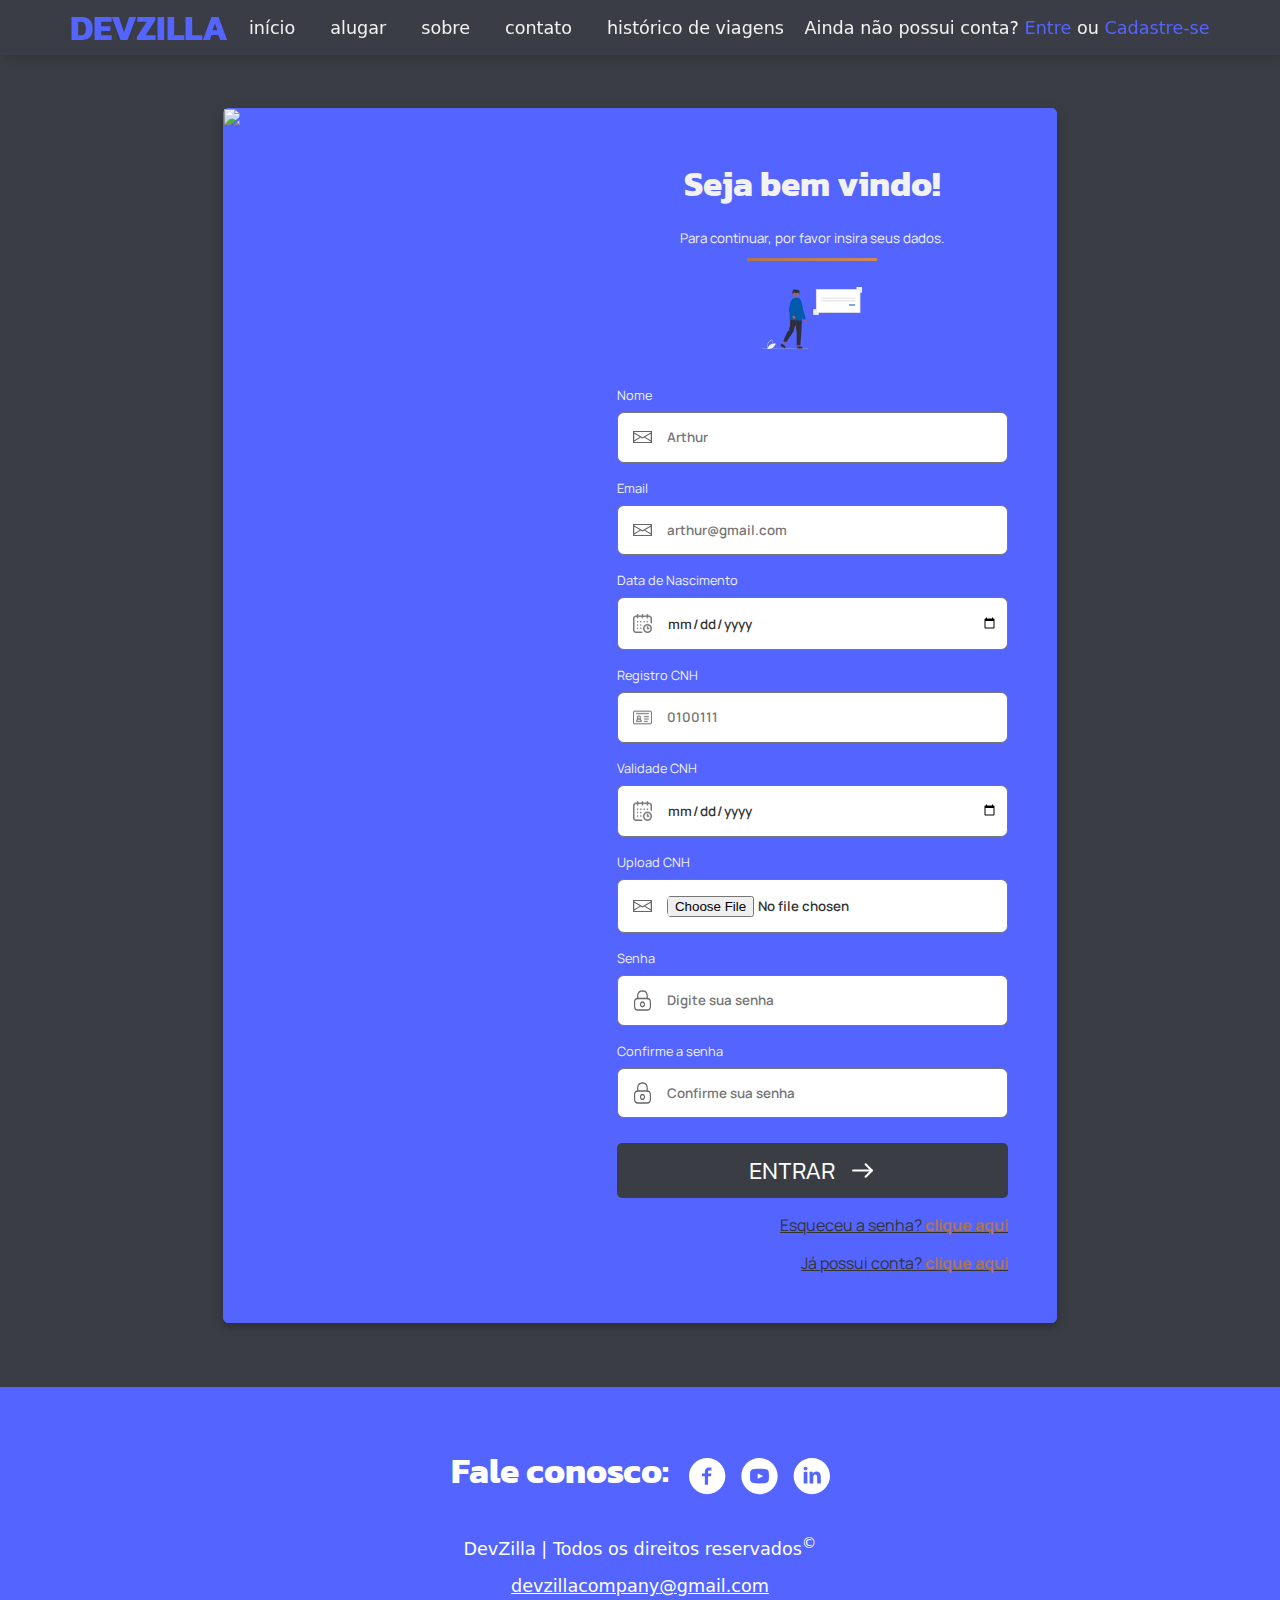
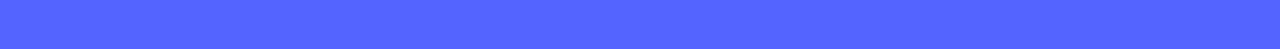
==== Front/cadastro.html @ 00caa7ac "Pag cadastro e login" ====
<!DOCTYPE html>
<html lang="pt-br">

<head>
    <meta charset="UTF-8">
    <meta http-equiv="X-UA-Compatible" content="IE=edge">
    <meta name="viewport" content="width=device-width, initial-scale=1.0">
    <link rel="stylesheet" type="text/css" href="css/header_footer.css">
    <link rel="stylesheet" type="text/css" href="css/main.css">
    <link rel="stylesheet" type="text/css" href="css/historico.css">
    <link rel="stylesheet" type="text/css" href="css/login_cadastro.css">
    <title>Document</title>
</head>

<body>
    <header>
        <h1 class="logo">DEVZILLA</h1>

        <nav class="row btns_menu">

            <input type="checkbox" id="menu" />
            <div class="hamburguer">

                <button class="btn btn_menu">
                    <!-- não tem como estilizar um botao só quando ele ta pressionado ou nao no css puro, o checkbox 
                        é uma "gambiarra" que permite estilizar mostrando o menu se estiver clicado e escondendo se não tiver -->

                    <label for="menu">
                        <span></span>
                        <span></span>
                        <span></span>
                    </label>
                </button>

            </div>

            <ul>
                <li><a href="index.html">início</a></li>
                <li><a href="#">alugar</a></li>
                <li><a href="index.html#sobre">sobre</a></li>
                <li><a href="index.html#contato">contato</a></li>
                <li><a href="historico.html">histórico de viagens</a></li>
            </ul>
        </nav>

        <section>
            <h3 class="bemvindo_h3">Bem vindo!</h3>
            <p>Ainda não possui conta? <a href="login.html">Entre</a> ou <a href="cadastro.html">Cadastre-se</a></p>
        </section>
    </header>

    <main class="login">
        <section class="container container_form">
            <div class="wrap_form">
                <img src="./img/background_login.svg">
                <form>
                    <h2>Seja bem vindo!</h2>
                    <small>Para continuar, por favor insira seus dados.</small>

                    <img src="./img/cadastro_img.svg">

                    <label for="nome">Nome</label>
                    <div class="wrap_input">
                        <img src="./img/icons/icon_envelope.svg">
                        <input type="text" placeholder="Arthur" id="nome">
                    </div>

                    <label for="email">Email</label>
                    <div class="wrap_input">
                        <img src="./img/icons/icon_envelope.svg">
                        <input type="email" placeholder="arthur@gmail.com" id="email">
                    </div>

                    <label for="dtNasc">Data de Nascimento</label>
                    <div class="wrap_input">
                        <img src="./img/icons/icon_calendar.svg">
                        <input type="date" placeholder="21/12/2003" id="dtNasc">
                    </div>

                    <label for="regisCNH">Registro CNH</label>
                    <div class="wrap_input">
                        <img src="./img/icons/icon_driverliscence.svg">
                        <input type="text" placeholder="0100111" id="regisCNH">
                    </div>

                    <label for="validCNH">Validade CNH</label>
                    <div class="wrap_input">
                        <img src="./img/icons/icon_calendar.svg">
                        <input type="date" placeholder="01/01/2024" id="validCNH">
                    </div>

                    <label for="uploadCNH">Upload CNH</label>
                    <div class="wrap_input">
                        <img src="./img/icons/icon_envelope.svg">
                        <input type="file" placeholder="01/01/2024" id="uploadCNH">
                    </div>
                    
                    <label for="senha">Senha</label>
                    <div class="wrap_input">
                        <img src="./img/icons/icon_lock.svg"">
                        <input type="password" placeholder="Digite sua senha" id="senha">
                    </div>
                    
                    <label for="Confirmsenha">Confirme a senha</label>
                    <div class="wrap_input">
                        <img src="./img/icons/icon_lock.svg"">
                        <input type="password" placeholder="Confirme sua senha" id="Confirmsenha">
                    </div>

                    <a href="#" class="btn btn_primary arrow">Entrar</a>

                    <a class="outros_links" href="#">Esqueceu a senha? <strong>clique aqui</strong></a>
                    <a class="outros_links" href="login.html">Já possui conta? <strong>clique aqui</strong></a>
                    
                </form>
            </div>
        </section>
    </main>


    <footer style="background-color: #5465FF;">
        <div class="row">
            <h2>Fale conosco:</h2>
            <ul class="social_media">
                <li><a href="#"><img src="img/icons/icon_fb.svg"></a></li>
                <li><a href="https://www.youtube.com/channel/UC4sgDWUic84nLQgW5AKZtiw" target="_blank"><img
                            src="img/icons/icon_yt.svg"></a></li>
                <li><a href="#"><img src="img/icons/icon_linkedin.svg"></a></li>
            </ul>
        </div>

        <p>DevZilla | Todos os direitos reservados<sup>©</sup></p>
        <a href="mailto:devzillacompany@gmail.com">devzillacompany@gmail.com</a>
    </footer>
    <script>
        document.querySelector(".bemvindo_h3").style.display = "none";
        document.querySelector("header").style.padding = "0 4em";
        document.querySelector(".logo").style.margin = "0";
    </script>
</body>

</html>
---- Front/css/header_footer.css ----
header, footer{ padding: 3em; font: 110% system-ui; }

header{ 
    position: fixed;
    width: 100vw;
    box-sizing: border-box;
    background: rgba(59, 61, 69, 0.8);
    box-shadow: 4px 0px 10px rgba(0, 0, 0, 0.25);
    z-index: 99999;
    transition: 0.2s;
    display: flex;
    justify-content: space-between;
    padding: 2em 4em;
    align-items: center;
}

nav ul{
    display: flex;
    gap: 30px;
}

nav ul li{
    list-style: none;
}

nav a{
    color: #F2F2F2;
    text-decoration: none;
}

header section{
    text-align: end;
}

header section a{
    color: #5465FF;
    text-decoration: none;
}

header section h3{
    font-family: 'Manrope';
    margin: 0;
}

.logo{
    color: #5465FF;
}

.row{
    display: flex;
    justify-content: space-between;
    flex-wrap: wrap;
}

header ul, footer ul{
    display: flex;
    justify-content: space-between;
    padding: 0;
    gap: 35px;
    transition: 0.25s ease-in-out;
}

ul li { list-style: none; }

header ul li a, footer ul li a{
    text-decoration: none;
    position: relative;
}

ul li a:not(.active):hover{ font-weight: 600; }

/* esse item é o "risquinho" que fica depois do link quando passa o mouse em cima */
header ul li a::before{
    content: "";
    position: absolute;
    display: block;
    width: 100%;
    height: 2.5px;
    bottom: -5px;
    left: 0;
    /* background: linear-gradient(90deg, #005BAA -8.15%, rgba(0, 91, 170, 0.984375) -8.14%, #042B4D 110.27%); */
    background: #5465FF;
    transform: scaleX(0);
    transition: transform 0.3s ease;
}

footer ul li a::before{ background: #fff; }

ul li a:hover::before, ul li a.active::before{
    transform: scaleX(1);
}

a.active{
    background: #5465FF;
    font-weight: 800;
}

header .btn{
    background: #5465FF;
    width: 20%;
    border-radius: 0;
    height: 38px;
    position: relative;
    top: -2px;
    right: -2px;
    transition: .3s;
    margin: 0;
    cursor: pointer;
    border-style: none;
}

.btn:hover{ opacity: .8; }

/* O ÍCONE DO MENU HAMBURGUER VAI FICAR ESCONDIDO EM TELAS MAIORES */
.btn-menu, .hamburguer{ display: none; }

#menu{
    position: absolute;
    opacity: 0;
}

.hamburguer label{
    cursor: pointer;
    position: relative;
    display: block;
    height: 30px;
    width: 40px;
}

.hamburguer label span{
    position: absolute;
    display: block;
    height: 5px;
    width: 100%;
    border-radius: 30px;
    background: #fff;
    transition: 0.25s ease-in-out;
  }

.hamburguer label span:nth-child(1){ top: 0; }
  
.hamburguer label span:nth-child(2){ top: 12.5px; }
  
.hamburguer label span:nth-child(3){ bottom: 0; }

#menu:checked + .hamburguer button label span:nth-child(1){
    transform: rotate(45deg);
    top: 12px;
}

#menu:checked + .hamburguer button label span:nth-child(2){ opacity: 0; }
  
#menu:checked + .hamburguer button label span:nth-child(3){
    transform: rotate(-45deg);
    top: 12px;
}

footer{
    background: #3B3D45;
    color: #fff !important;
    text-align: center;
}

/* main{ padding-top: 250px; } */

footer a, footer h2{ color: #fff; }

footer .row{
    justify-content: center;
    align-items: center;
    gap:20px;
}

.social_media{ gap: 15px; }

footer p{ 
    text-align: center; 
    color: #fff;
}

/* Medium devices (landscape tablets, 768px and up) */
@media screen and (max-width: 992px) {
    header ul{ display: none; }
    header section{ display: none; }

    header .btn img, .hamburguer span{
        width: 35px;
        height: 35px;
    }

    header .btn{
        width: 70px;
        padding: 7px;
        height: 70px;
        display: flex;
        justify-content: center;
        align-items: center;
    }
    
    header .row:not(.btns_menu){
        justify-content: center;
        align-items: center;
        height: fit-content;
    }

    .logo{
        font-size: 80px;
        line-height: 112.61px;
        margin: 0;
    }

    header{
        flex-direction: column;
        background: rgba(59, 61, 69, .97);
    }

    nav.row.btns_menu {
        align-self: baseline;
        width: 100%;
    }

    /* header, footer{ padding: 2rem; } */

    .hamburguer{ 
        display: block;
        margin-left: auto;
    }

    #menu:checked ~ ul{
        display: flex !important;
        flex-direction: column;
        justify-content: center;
        align-items: center;
        margin-top: -50px;
        gap: 10px;
        width: 100%;
    }

    header ul li{
        width: 100%;
        text-align: center;
    }

    header ul li a{
        font-size: 2em;
    }
}

/* Small devices (portrait tablets and large phones, 600px and up) */
@media screen and (max-width: 768px) {
    footer .row{
        justify-content: center;
    }
}

/* Extra small devices (phones, 600px and down) */
@media screen and (max-width: 600px) {
    .logo {
        font-size: 65px;
    }

    header, footer{
        padding: 2rem;
    }

    header ul li a {
        font-size: 1.5em;
    }

    header .btn {
        width: 50px;
        height: 50px;
    }

    .hamburguer label{
        height: 20px;
        width: 30px;
    }

    .hamburguer label span:nth-child(2) {
        top: 7.4px;
    }

    #menu:checked + .hamburguer button label span{
        top: 8px !important;
    }
}
---- Front/css/main.css ----
@import url('https://fonts.googleapis.com/css?family=Manrope:300,400,500i,600,700,900,900i&display=swap');
@import url('https://fonts.googleapis.com/css?family=Kanit:300,400,500i,600,700,800,900,900i&display=swap');

body{
    background: #3B3D45;
    margin: 0;
    font-family: 'Manrope';
    color: #F2F2F2;
}

h1, h2, h3{
    font-family: 'Kanit';
}

#bg_banner{
    background-image: url('../img/banner.png') ;
    min-height: 700px;
    background-attachment: fixed;
    background-position: center;
    background-repeat: no-repeat;
    background-size: cover;
    height: 100vh;
    width: 100%;
    display: flex;
    align-items: center;
    justify-content: center;
    flex-direction: column;
}

#banner{
    position: relative;
}

#mask_banner{
    height: 100%;
    position: absolute;
    background: rgba(63, 61, 86, 0.55);
    width: 100%;
    top: 0;
}

#bg_banner *{
    z-index: 3;
}

#bg_banner h1{
    text-shadow: 0px 4px 4px rgba(0, 0, 0, 0.445);
    font-size: 48px;
    line-height: 75px;
    text-align: center;
    padding: 4em 6em;
    padding-bottom: 0;
}

.btn{
    text-decoration: none;
    font-family: 'Kanit';
    font-weight: 700;
    font-size: 1.5em;
    display: inline-block;
    margin: auto;
    padding: 5px 40px;
    text-transform: uppercase;
}

.btn, a{
    transition: .4s;
}

.btn_border{
    color: #f2f2f2;
    border: solid 2px #f2f2f2;
    background: transparent;
}

.border_black{
    border: solid 3px #3B3D45;
    color: #3B3D45;
}

.btn_purple{
    background-color: #5465FF;
    color: #f2f2f2;
    border-style: none;
}

#aluguel .btn_purple{
    font-size: 1em;
}

#banner .btn{
    padding: 5px 90px;
}

.btn_border:hover{
    background: #f2f2f2;
    color: #000;
    color: rgba(0, 0, 0, 0.5);
}

.border_black:hover{
    background: #3B3D45;
    color: #F2F2F2;
    opacity: 1;
}

#banner .btn{
    margin-bottom: 6em;
}

.container{
    padding: 4em;
}

#sobre .column:nth-child(2){
    width: 60%;
}

.column {
    display: flex;
    flex-direction: column;
}

#sobre img{
    margin-bottom: 3em;
}

#sobre h1{
    font-size: 46px;
    line-height: 69px;
    margin: 0;
}

#sobre h1::before{
    content: '';
    height: 45px;
    width: 5px;
    background-color: #5465FF;
    display: inline-block;
    position: relative;
    bottom: -12px;
    margin-right: .3em;
    border-radius: 5px 0 0 5px;
}

#sobre p{
    font-size: 1.2em;
}

.container .row{
    align-items: center;
}

.card{
    width: 25%;
    text-align: center;
    padding: 2em;
    height: 100%;
}

#pratico{ border: solid 4px #71B340; }

#sustentavel{ border: solid 4px #FFFA01; }

#moderno{ border: solid 4px #009DDC; }

.card p{
    height: 5em;
}

#cards small{
    margin-top: 1em;
    width: 100%;
}

.line_after{
    font-size: 47px;
    text-align: center;
}

.line_after::after{
    display: block;
    content: '';
    background: #5465FF;
    height: 7px;
    width: 25%;
    margin: .5em auto;
}

#aluguel{
    text-align: center;
}

#aluguel p{
    margin-top: 4em;
}

input, textarea{
    outline: none;
    padding: .5em 1em;
    border-radius: 8px;
    margin: 1em 0;
    font-family: 'Manrope';
    font-weight: 600;
    color: #333;
    resize: none;
    border: solid 1px #3B3D45;
    box-sizing: border-box;
}

#aluguel input{
    width: 60%;
}

#aluguel img{
    margin: 2em 0;
}

#contato {
    background-image: url('../img/wave.svg');
    background-size: cover;
    display: flex;
    align-items: center;
    justify-content: center;
    padding-top: 15em;
}

#contato form{
    width: 50%;
}

#contato form input, #contato form textarea{
    width: 100%;
}

label{
    display: block;
}

#contato .line_after::after{
    background-color: #3B3D45;
}

.btn_black{
    background: #3B3D45;
    color: #F2F2F2;
    border: solid 3px #3B3D45;
}

.btn_black:hover{
    border: solid 3px #3B3D45;
    background: #f2f2f2;
    color: #3B3D45;
}

#contato .btn{
    margin-top: 1em;
}

@media screen and (max-width: 1300px) {
    #aluguel img{
        width: 100%;
    }

    #bg_banner h1{
        padding: 4em;
        padding-bottom: 0;
    }
}

@media screen and (max-width: 992px) {
    #bg_banner h1{
        padding: 8em 2em;
        padding-bottom: 0;
    }

    #bg_banner{
        min-height: 900px;
    }

    .container .row{
        justify-content: center;
    }

    #sobre .row{
        flex-direction: column-reverse;
    }

    #sobre .column:nth-child(2){
        width: 100%;
        margin-bottom: 4em;
    }

    .card{
        /* padding: 1em; */
        /* min-height: fit-content; */
        width: 50%;
        margin-bottom: 2em;
    }

    .card p {
        height: 8em;
    }

    .card img{
        width: 30%;
    }

    #cards small{
        text-align: center;
    }

    #contato form{
        width: 100%;
    }
}

/* Small devices (portrait tablets and large phones, 600px and up) */
@media screen and (max-width: 768px) {
    #bg_banner h1 {
        padding: 7em 1em;
        padding-bottom: 0;
        font-size: 2.5em;
        line-height: normal;
    }

    #banner .btn {
        padding: 5px 50px;
    }

    .line_after{
        font-size: 35px;
    }

    .card{
        width: 100%;
    }

    .card p {
        height: auto;
    }

    #aluguel input {
        width: 100%;
    }
        
}

@media screen and (max-width: 600px){
    .container {
        padding: 2em;
    }

    #contato .btn {
        margin-top: 1em;
        margin-bottom: 2em;
    }

    #sobre img {
        width: 100%;
    }
}

@media screen and (max-width: 500px) {
    #bg_banner h1 {
        font-size: 2em;
        line-height: 1.3em;
        padding: 10em 1em;
        padding-bottom: 0;
    }

    #bg_banner {
        min-height: 800px;
    }

    footer h2{
        margin-bottom: 0;
    }
}
---- Front/css/historico.css ----
.historico *{
    margin: 0;
    text-decoration: none;
    list-style: none;
    box-sizing: border-box;
}
.historico{
    padding-top: 172px;
}
.menu_lateral{
    position: fixed;
    width: 224px;
    padding-top: 32px;
    left: calc((100vw - 1280px) / 2);
}
.menu_lateral ul{
    display: block;
    flex-direction: column;
    justify-content:flex-start;
    padding: 0;
}
.menu_lateral ul li{
    padding: 1em 2em;
    box-sizing: border-box;
    border-left: 4px solid #3B3D45;
    color: #fff;
    cursor: pointer;
    padding: 12px 12px 12px calc(24px);
}
.menu_lateral ul .ativo{
    background-color: #696969;
    border-left: 4px solid #5465FF;
}

.opcao_alugar{
    display: block;
    right: calc((100vw - 1280px) / 2);
    position: fixed;
    width: 275px;
    padding-top: 32px;
}
.opcao_alugar > h3, .lista_historico div > h3{
    font-weight: 300;
    font-size: 1.8em;
    line-height: 28px;
}
.opcao_alugar > p{
    color: #CACACA;
    font-weight: normal;
    font-size: 16px;
    line-height: 24px;
    margin-bottom: 16px;
    padding: 1em 0;
}
.opcao_alugar > button{
    border-style: none;
    transition-property: background;
    transition-duration: 200ms;
    transition-timing-function: cubic-bezier(0, 0, 1, 1);
    cursor: pointer;
    font-size: 16px;
    font-weight: 500;
    line-height: 20px;
    border-radius: 8px;
    padding: 14px 16px;
    color: rgb(255, 255, 255);
    background-color: #5465FF;
}
.opcao_alugar > button:hover{
    background-color: #5465ff98;
}
.lista_historico{
    padding-left: calc((100vw - 1280px) / 2 + 224px);
    padding-right: calc((100vw - 1280px) / 2 + 275px);
    padding-top: 32px;
}
.lista_historico > div{
    display: flex;
    flex-direction: column;
    width: 80%;
    padding: 10px;
    margin: auto;
}
.botoes_meses{
    padding: 20px 0;
}
.lista_historico div > button{
    transition-property: background;
    transition-duration: 200ms;
    transition-timing-function: cubic-bezier(0, 0, 1, 1);
    cursor: pointer;
    font-size: 14px;
    font-weight: 500;
    line-height: 16px;
    border-radius: 30px;
    padding: 10px 12px;
    color: #5465FF;
    background-color: #fff;
    border: none;
    margin: 0px 5px;
}
.lista_historico div > .btn_select{
    color: #fff;
    background-color: #5465FF;
}
.todos_blocos{
    flex-direction: column;
    padding-bottom: 10vh;
}
.bloco_historico{
    width: 100%;
    border: 2px solid #989898;
    border-radius: 12px;
    margin-top: 15px;
    padding: 15px;
}
.header_bloco{
    display: flex;
    justify-content: space-between;
    font-size: 0.9em;
    color: #CACACA;
    padding-bottom: 15px;
}
.conteudo_bloco > h5{
    font-size: 1.3em;
    font-weight: 100;
}
.footer_bloco{
    padding-top: 20px;
    display: flex;
    justify-content: flex-end;
}
@media screen and (max-width: 1300px){
    .opcao_alugar {
        display: none;
    }
    .classe_historico{
        padding: 0;
        padding-left: 224px;
        padding-top: 32px;
    }
    .menu_lateral{
        left: 0;
        display: block;
    }
}
---- Front/css/login_cadastro.css ----
.container_form{
    /* width: 100%; */
    /* height: 100vh; */
    margin: 0;
    display: flex;
    align-items: center;
    justify-content: center;
    padding-top: 12vh;
}

.wrap_form{
    /* height: 80vh; */
    width: 65vw;
    display: flex;
    justify-content: space-between;
    background: #5465FF;
    border: 1px solid #5465FF;
    box-shadow: 0px 4px 10px rgba(0, 0, 0, 0.25);
    border-radius: 5px;
}

.wrap_form img{
    width: 44%;
    height: auto;
    object-position: top left;
    object-fit: cover;
}

.wrap_form .img_login{
    width: auto;
}

.wrap_form form{
    width: 50%;
    text-align: center;
    margin: 3rem;
}

h2{ 
    font-size: 35px;
    margin-bottom: 1rem;
    margin-top: 0;
}

.wrap_form small::after{
    width: 130px;
    content: '';
    background: linear-gradient(90deg, #AD7449 -9.09%, #D18B57 109.44%);
    display: block;
    height: 3px;
    margin: 10px auto;
}

form img{
    max-width: 100px;
    max-height: 100px;
    margin: 1rem 0;
}

input{
    border-style: none !important;
    width: 85%;
    box-sizing: border-box;
    padding: 2px 0 !important;
}
 
.wrap_input img{
    display: inline-block;
    width: 5%;
    margin: 0 15px;
    height: fit-content;
}

label{
    display: block;
    text-align: initial;
    font-size: .8rem;
    margin-bottom: .5rem;
    margin-top: 1rem;
}

.wrap_input{
    border: solid 1px #777;
    border-radius: 7px;
    display: flex;
    align-items: center;
    background-color: #fff;
}

.btn{
    width: 100%;
    box-sizing: border-box;
    justify-content: center;
}

.outros_links{
    margin-top: 1rem;
    display: block;
    text-align: end;
    color: #333;
}

.outros_links strong{
    color: #AD7449;
    text-decoration: none;
}
.btn{
    border-radius: 5px;
    text-transform: uppercase;
    padding: 10px 25px;
    display: flex;
    width: fit-content;
    gap: 15px;
    align-items: center;
    margin-top: 25px;
    border: none;
    font-weight: 300;
    width: 100%;
}

.btn_primary{
    background: #3B3D45;
    color: #fff;
}

.btn_primary::after, .arrow::after{
    content: '';  
    width: 25px;
    height: 25px;
    display: inline-block;
    background-position: center;
}

.arrow::after{ background: url('../img/icons/icon_arrow_right.svg') center / contain; }
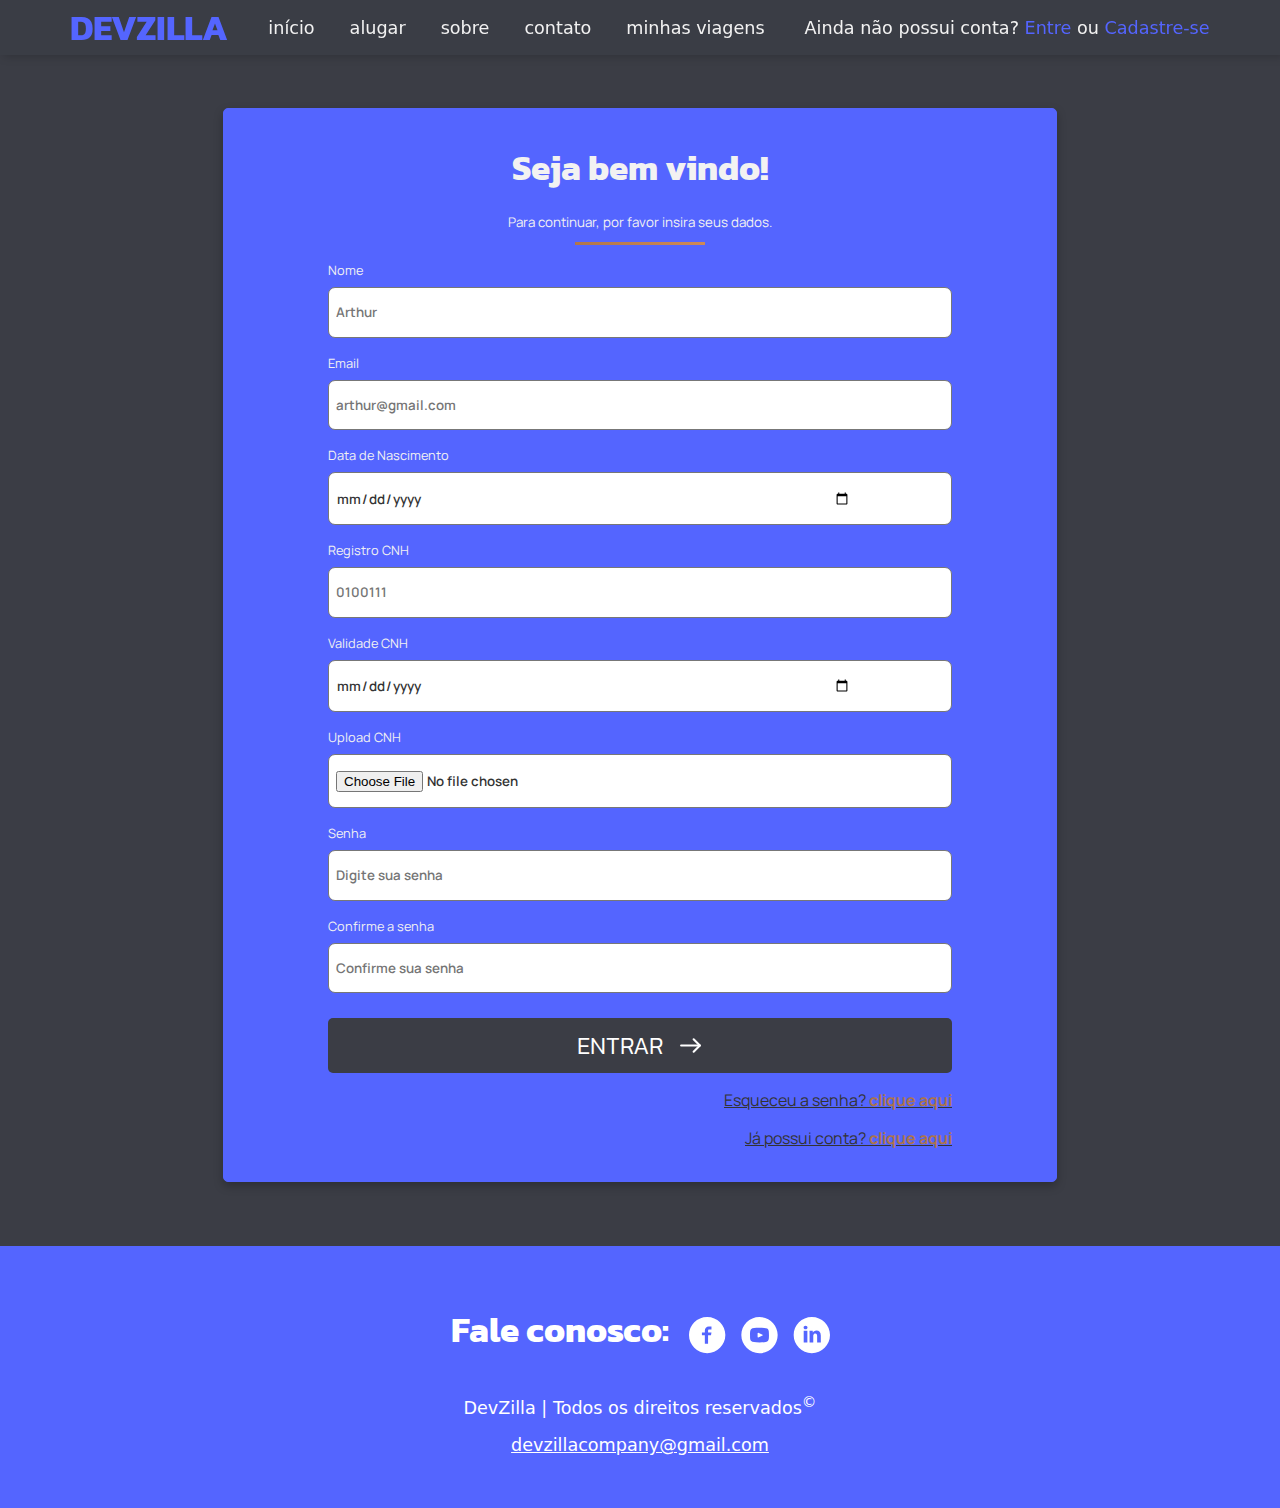
==== commit 391abe0c: "pagina de acompanhar viagem e modais de finalizar corrida finalizados" ====
--- a/Front/cadastro.html
+++ b/Front/cadastro.html
@@ -39,7 +39,7 @@
                 <li><a href="#">alugar</a></li>
                 <li><a href="index.html#sobre">sobre</a></li>
                 <li><a href="index.html#contato">contato</a></li>
-                <li><a href="historico.html">histórico de viagens</a></li>
+                <li><a href="historico.html">minhas viagens</a></li>
             </ul>
         </nav>
 
--- a/Front/css/main.css
+++ b/Front/css/main.css
@@ -37,6 +37,7 @@
     background: rgba(63, 61, 86, 0.55);
     width: 100%;
     top: 0;
+    box-shadow: inset 0px -26px 26px -10px #3b3d45;
 }
 
 #bg_banner *{
@@ -44,7 +45,8 @@
 }
 
 #bg_banner h1{
-    text-shadow: 0px 4px 4px rgba(0, 0, 0, 0.445);
+    /* text-shadow: 0px 4px 4px rgba(0, 0, 0, 0.445); */
+    text-shadow: 0px 7px 30px  rgba(0,0,0,0.75);
     font-size: 48px;
     line-height: 75px;
     text-align: center;
@@ -84,7 +86,13 @@
     border-style: none;
 }
 
+#aluguel .input{
+    width: 60%;
+    margin: auto;
+}
+
 #aluguel .btn_purple{
+    margin-top: 1em;
     font-size: 1em;
 }
 
@@ -199,7 +207,7 @@
     outline: none;
     padding: .5em 1em;
     border-radius: 8px;
-    margin: 1em 0;
+    margin-top: 1em;
     font-family: 'Manrope';
     font-weight: 600;
     color: #333;
@@ -208,8 +216,16 @@
     box-sizing: border-box;
 }
 
-#aluguel input{
-    width: 60%;
+#aluguel input, .input .erro, .input .sucesso{
+    width: 100%;
+}
+
+.input{
+    margin-bottom: 1em;
+}
+
+.input input{
+    width: 100%;
 }
 
 #aluguel img{
@@ -257,6 +273,20 @@
     margin-top: 1em;
 }
 
+.erro, .sucesso{
+    display: none;
+    text-align: start;
+    font-size: .8em;
+}
+
+.sucesso{
+    color: #71B340;
+}
+
+.erro{
+    color: #FF4545;
+}
+
 @media screen and (max-width: 1300px) {
     #aluguel img{
         width: 100%;
--- a/Front/css/historico.css
+++ b/Front/css/historico.css
@@ -5,7 +5,7 @@
     box-sizing: border-box;
 }
 .historico{
-    padding-top: 172px;
+    padding-top: 200px;
 }
 .menu_lateral{
     position: fixed;
@@ -143,4 +143,18 @@
         left: 0;
         display: block;
     }
+}
+@media screen and (max-width: 992px) {
+    .classe_historico{
+        padding-top: 130px;
+    }
+}
+@media screen and (max-width: 766px) {
+    .menu_lateral{
+        display: none;
+    }
+    .classe_historico{
+        padding-left: 0;
+        padding-top: 100px;
+    }
 }--- a/Front/css/login_cadastro.css
+++ b/Front/css/login_cadastro.css
@@ -61,7 +61,7 @@
     border-style: none !important;
     width: 85%;
     box-sizing: border-box;
-    padding: 2px 0 !important;
+    padding: 2px 7px !important;
 }
  
 .wrap_input img{
@@ -131,4 +131,59 @@
     background-position: center;
 }
 
-.arrow::after{ background: url('../img/icons/icon_arrow_right.svg') center / contain; }+.arrow::after{ background: url('../img/icons/icon_arrow_right.svg') center / contain; }
+
+
+input, textarea {
+    margin: 1em 0;
+}
+
+@media screen and (max-width: 1400px) {
+    .wrap_form .img_login{
+        display: none;
+    }
+    .wrap_form img{
+        display: none;
+    }
+    .wrap_form{
+        justify-content: center;
+    }
+    .wrap_form form {
+        width: 75%;
+        margin: 2rem;
+    }
+}
+@media screen and (max-width: 1120px) {
+    .container_form{
+        padding-top: 15vh;
+    }
+}
+@media screen and (max-width: 992px) {
+    .container_form{
+        padding-top: 28vh;
+    }
+}
+@media screen and (max-width: 700px) {
+    h2{
+        font-size: 27px;
+    }
+    .btn{
+        font-size: 1em;
+    }
+    input, textarea {
+        margin: 0.5em 0;
+    }
+    .outros_links {
+        font-size: 0.8em;
+    }
+    .container_form {
+        padding-top: 24vh;
+    }
+    label {
+        margin-bottom: 0.2rem;
+        margin-top: 0.5rem;
+    }
+    .wrap_form{
+        width: 90%;
+    }
+}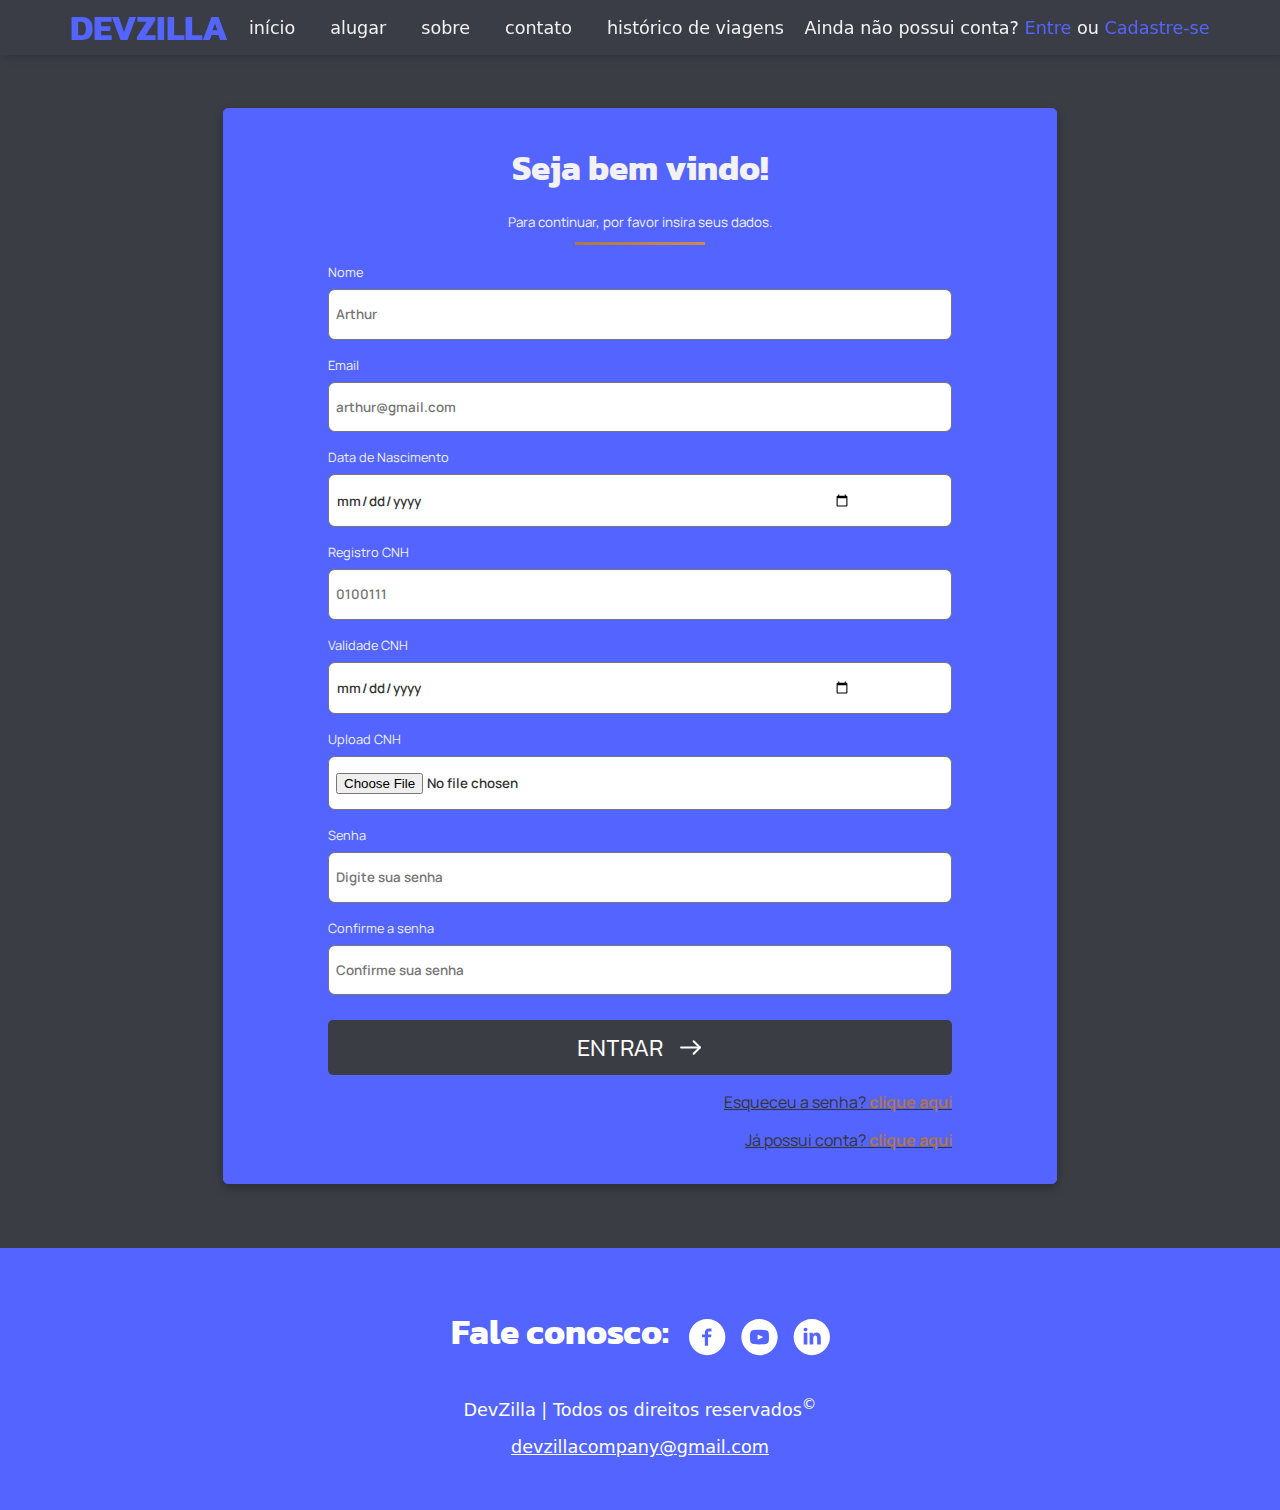
==== commit 87928026: "Validação Login e Cadastro" ====
--- a/Front/cadastro.html
+++ b/Front/cadastro.html
@@ -39,7 +39,7 @@
                 <li><a href="#">alugar</a></li>
                 <li><a href="index.html#sobre">sobre</a></li>
                 <li><a href="index.html#contato">contato</a></li>
-                <li><a href="historico.html">minhas viagens</a></li>
+                <li><a href="historico.html">histórico de viagens</a></li>
             </ul>
         </nav>
 
@@ -53,12 +53,14 @@
         <section class="container container_form">
             <div class="wrap_form">
                 <img src="./img/background_login.svg">
-                <form>
+                <form method="POST" onsubmit="validacaoFormulario();return false">
                     <h2>Seja bem vindo!</h2>
                     <small>Para continuar, por favor insira seus dados.</small>
 
                     <img src="./img/cadastro_img.svg">
 
+                    <p style="color: red; margin-top: 2vh; font-weight: 600;" id="mensagemErro"></p>
+
                     <label for="nome">Nome</label>
                     <div class="wrap_input">
                         <img src="./img/icons/icon_envelope.svg">
@@ -107,7 +109,7 @@
                         <input type="password" placeholder="Confirme sua senha" id="Confirmsenha">
                     </div>
 
-                    <a href="#" class="btn btn_primary arrow">Entrar</a>
+                    <button type="submit" style="cursor: pointer;" class="btn btn_primary arrow">Entrar</button>
 
                     <a class="outros_links" href="#">Esqueceu a senha? <strong>clique aqui</strong></a>
                     <a class="outros_links" href="login.html">Já possui conta? <strong>clique aqui</strong></a>
@@ -136,6 +138,117 @@
         document.querySelector(".bemvindo_h3").style.display = "none";
         document.querySelector("header").style.padding = "0 4em";
         document.querySelector(".logo").style.margin = "0";
+
+        nome = document.getElementById("nome")
+        email = document.getElementById("email")
+        dtNasc = document.getElementById("dtNasc")
+        regisCNH = document.getElementById("regisCNH")
+        validCNH = document.getElementById("validCNH")
+        uploadCNH = document.getElementById("uploadCNH")
+        senha = document.getElementById("senha")
+        Confirmsenha = document.getElementById("Confirmsenha")
+
+        mensagemErro = document.getElementById("mensagemErro")
+        
+        function validacaoFormulario () {
+
+            if (nome.value.length == 0){
+                mensagemErro.innerHTML = "Campo nome é obrigatório."
+                nome.focus()
+            } else if (email.value.length == 0){
+                mensagemErro.innerHTML = "Campo e-mail é obrigatório."
+                email.focus()
+            } else if (dtNasc.value.length == 0){
+                mensagemErro.innerHTML = "Campo data de nascimento é obrigatório."
+                dtNasc.focus()
+            } else if (!validarIdade(dtNasc)){
+                dtNasc.focus()
+                mensagemErro.innerHTML = "Você precisa ter no mínimo 18 anos."
+            }
+            else if (regisCNH.value.length == 0){
+                 mensagemErro.innerHTML = "Campo registro CNH é obrigatório."
+                 regisCNH.focus()
+                } else if (validCNH.value.length == 0){
+                mensagemErro.innerHTML = "Campo validade CNH é obrigatório."
+                validCNH.focus()
+            } else if (!validarCNH(validCNH)){
+                validarCNH.focus()
+                mensagemErro.innerHTML = "A CNH está vencida, não é possível se cadastrar."
+            } else if (uploadCNH.value.length == 0){
+                mensagemErro.innerHTML = "Campo upload CNH é obrigatório."
+                uploadCNH.focus()
+            } else if (senha.value.length == 0){
+                mensagemErro.innerHTML = "Campo senha é obrigatório."
+                senha.focus()
+            } else if (!validarSenha(senha)){
+                mensagemErro.innerHTML = "A senha precisa conter: 1 número, 1 letra maiúcula, 1 letra minúscula, 1 caractere especial e no mínimo 8 dígitos."
+                senha.focus()
+            } else if (Confirmsenha.value.length == 0){
+                mensagemErro.innerHTML = "Campo confirmar senha é obrigatório."
+                Confirmsenha.focus()
+            } else if (senha.value != Confirmsenha.value){
+                mensagemErro.innerHTML = "As senha precisam ser iguais."
+                Confirmsenha.focus()
+            } else{
+                alert("Usuário cadastrado com sucesso!")
+            }
+        }
+
+        function validarIdade (data) {
+            data = data.value.replace(/\//g, "-"); // substitui eventuais barras (ex. IE) "/" por hífen "-"
+            var data_array = data.split("-"); // quebra a data em array
+            
+            // para o IE onde será inserido no formato dd/MM/yyyy
+            if(data_array[0].length != 4){
+                data = data_array[2]+"-"+data_array[1]+"-"+data_array[0]; // remonto a data no formato yyyy/MM/dd
+            }
+            
+            // comparo as datas e calculo a idade
+            var hoje = new Date();
+            var nasc  = new Date(data);
+            var idade = hoje.getFullYear() - nasc.getFullYear();
+            var m = hoje.getMonth() - nasc.getMonth();
+            if (m < 0 || (m === 0 && hoje.getDate() < nasc.getDate())) idade--;
+            
+            if(idade < 18 || idade > 150){
+                return false;
+            }else {
+                return true;
+            }
+        }
+
+        function validarCNH (data) {
+            data = data.value.replace(/\//g, "-"); // substitui eventuais barras (ex. IE) "/" por hífen "-"
+            var data_array = data.split("-"); // quebra a data em array
+            
+            // para o IE onde será inserido no formato dd/MM/yyyy
+            if(data_array[0].length != 4){
+                data = data_array[2]+"-"+data_array[1]+"-"+data_array[0]; // remonto a data no formato yyyy/MM/dd
+            }
+
+            var hoje = new Date() 
+            var val  = new Date(data);
+            val.setDate(val.getDate() + 1);
+
+            if (val <= hoje){
+                return false;
+            } else {
+                return true;
+            }
+        }
+
+        function validarSenha ( senhaDigitada ) {
+            var letrasMaiusculas = /[A-Z]/;
+            var letrasMinusculas = /[a-z]/; 
+            var numeros = /[0-9]/;
+            var caracteresEspeciais = /[!|@|#|$|%|^|&|*|(|)|-|_]/;
+
+            if (!letrasMaiusculas.test(senhaDigitada.value) || !letrasMinusculas.test(senhaDigitada.value) || !numeros.test(senhaDigitada.value) || !caracteresEspeciais.test(senhaDigitada.value || senhaDigitada.value.length < 8)){
+                return false;
+            } else {
+                return true;
+            }
+        }
     </script>
 </body>
 
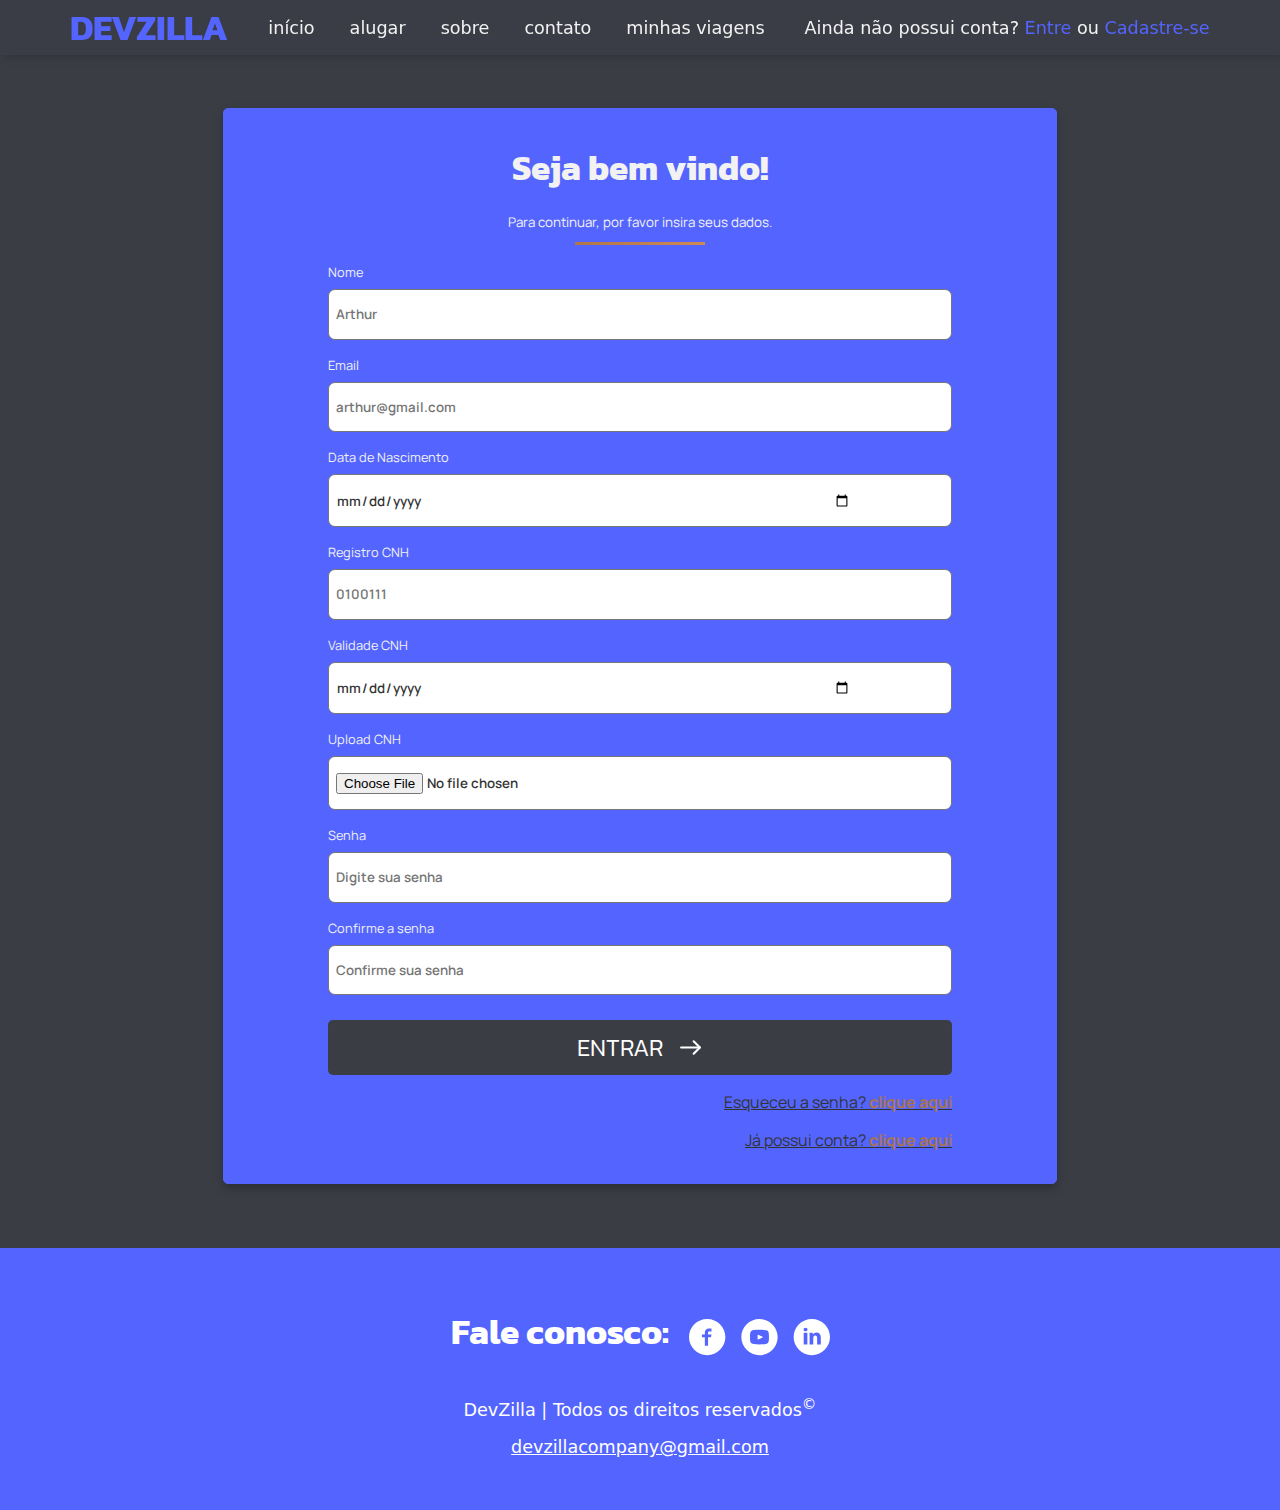
==== commit 1cdfe4f5: "Merge branch 'main' of https://github.com/mariana-santos/GS1" ====
--- a/Front/cadastro.html
+++ b/Front/cadastro.html
@@ -39,7 +39,7 @@
                 <li><a href="#">alugar</a></li>
                 <li><a href="index.html#sobre">sobre</a></li>
                 <li><a href="index.html#contato">contato</a></li>
-                <li><a href="historico.html">histórico de viagens</a></li>
+                <li><a href="historico.html">minhas viagens</a></li>
             </ul>
         </nav>
 
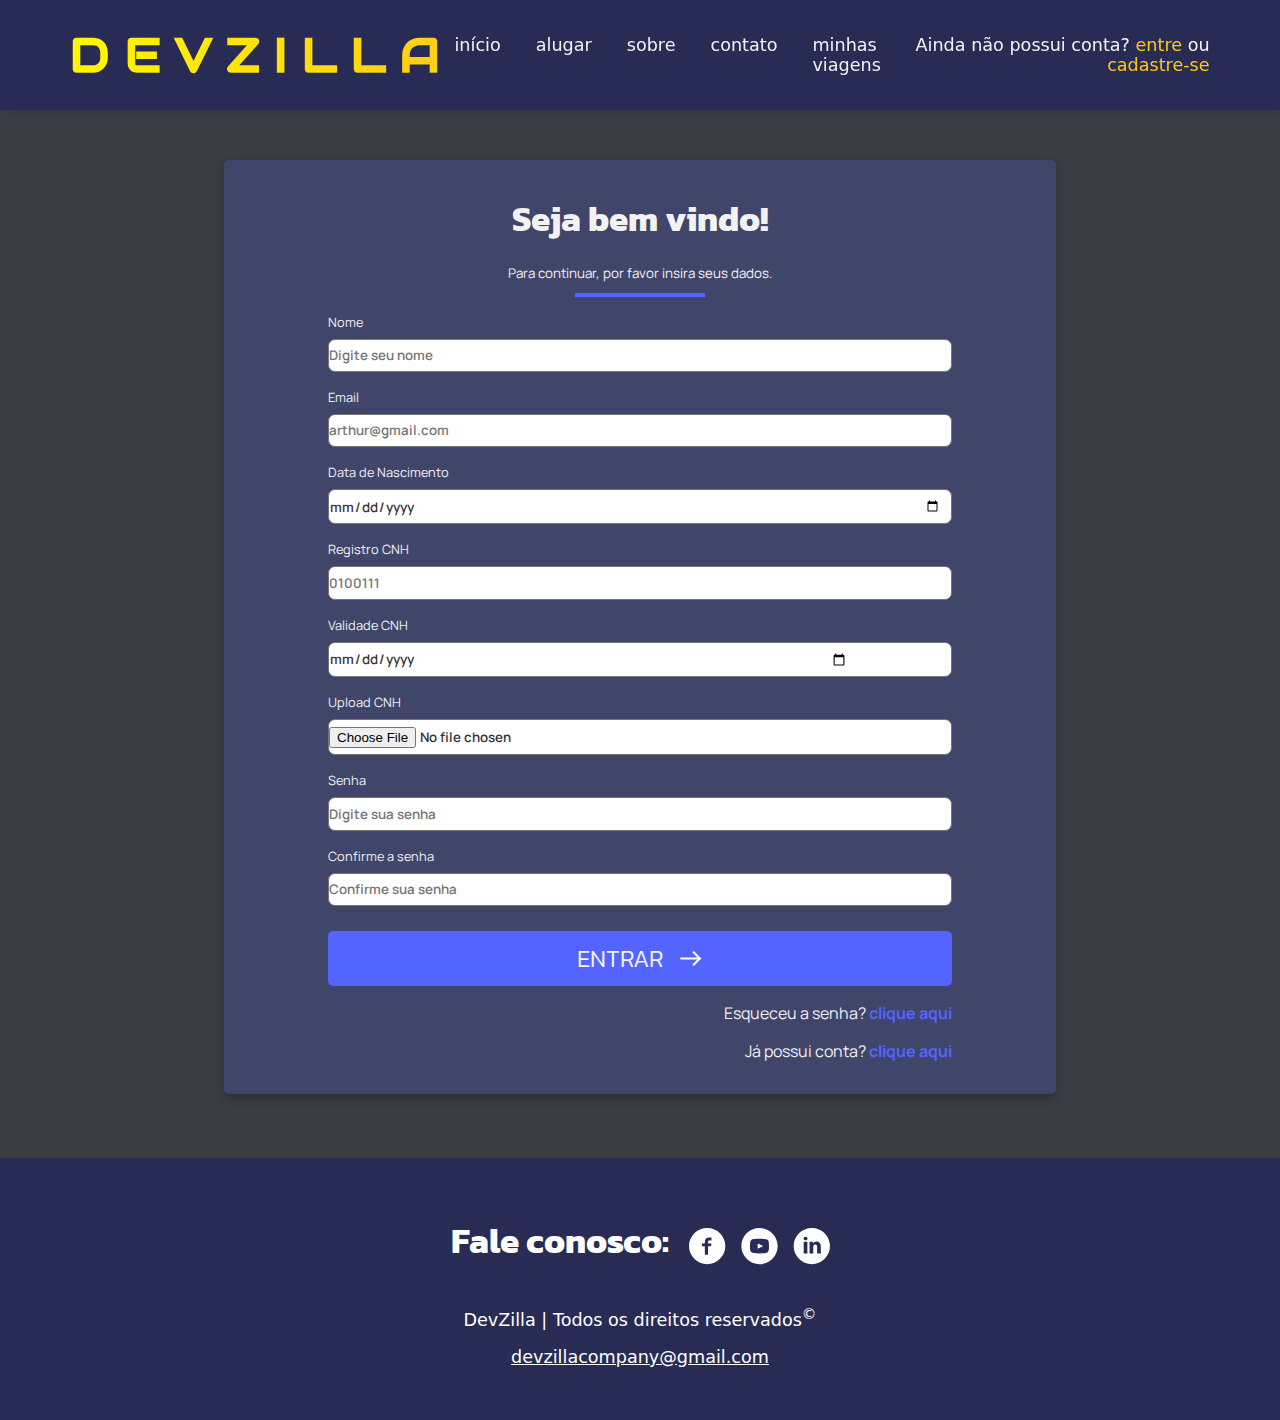
==== commit 0f1f10e8: "validações ok, mudanças nas cores do header e footer" ====
--- a/Front/cadastro.html
+++ b/Front/cadastro.html
@@ -9,11 +9,11 @@
     <link rel="stylesheet" type="text/css" href="css/main.css">
     <link rel="stylesheet" type="text/css" href="css/historico.css">
     <link rel="stylesheet" type="text/css" href="css/login_cadastro.css">
-    <title>Document</title>
+    <title>Solar - Cadastro</title>
 </head>
 
 <body>
-    <header>
+    <header class="azul">
         <h1 class="logo">DEVZILLA</h1>
 
         <nav class="row btns_menu">
@@ -36,7 +36,7 @@
 
             <ul>
                 <li><a href="index.html">início</a></li>
-                <li><a href="#">alugar</a></li>
+                <li><a href="index.html#aluguel">alugar</a></li>
                 <li><a href="index.html#sobre">sobre</a></li>
                 <li><a href="index.html#contato">contato</a></li>
                 <li><a href="historico.html">minhas viagens</a></li>
@@ -53,63 +53,71 @@
         <section class="container container_form">
             <div class="wrap_form">
                 <img src="./img/background_login.svg">
-                <form method="POST" onsubmit="validacaoFormulario();return false">
+                <form method="POST">
                     <h2>Seja bem vindo!</h2>
                     <small>Para continuar, por favor insira seus dados.</small>
 
                     <img src="./img/cadastro_img.svg">
 
-                    <p style="color: red; margin-top: 2vh; font-weight: 600;" id="mensagemErro"></p>
+                    <!-- <p style="color: red; margin-top: 2vh; font-weight: 600;" id="mensagemErro"></p> -->
 
                     <label for="nome">Nome</label>
-                    <div class="wrap_input">
-                        <img src="./img/icons/icon_envelope.svg">
-                        <input type="text" placeholder="Arthur" id="nome">
+                    <div class="wrap_input input">
+                        <img src="./img/icons/icon_profile_black.svg">
+                        <input type="text" placeholder="Digite seu nome" id="nome">
                     </div>
+                    <span class="erro erro_nome">Você precisa digitar um nome válido!</span>
 
                     <label for="email">Email</label>
-                    <div class="wrap_input">
+                    <div class="wrap_input input">
                         <img src="./img/icons/icon_envelope.svg">
                         <input type="email" placeholder="arthur@gmail.com" id="email">
                     </div>
+                    <span class="erro erro_email">Você precisa digitar um email válido!</span>
 
                     <label for="dtNasc">Data de Nascimento</label>
-                    <div class="wrap_input">
+                    <div class="wrap_input input">
                         <img src="./img/icons/icon_calendar.svg">
                         <input type="date" placeholder="21/12/2003" id="dtNasc">
                     </div>
+                    <span class="erro erro_dtNasc">Você precisa escolher uma data de nascimento!</span>
 
                     <label for="regisCNH">Registro CNH</label>
-                    <div class="wrap_input">
+                    <div class="wrap_input input">
                         <img src="./img/icons/icon_driverliscence.svg">
                         <input type="text" placeholder="0100111" id="regisCNH">
                     </div>
+                    <span class="erro erro_regisCNH">Você precisa digitar um resgistro de CNH válido!</span>
 
                     <label for="validCNH">Validade CNH</label>
                     <div class="wrap_input">
                         <img src="./img/icons/icon_calendar.svg">
                         <input type="date" placeholder="01/01/2024" id="validCNH">
                     </div>
+                    <span class="erro erro_validCNH">Você precisa digitar uma data válida!</span>
 
                     <label for="uploadCNH">Upload CNH</label>
                     <div class="wrap_input">
                         <img src="./img/icons/icon_envelope.svg">
                         <input type="file" placeholder="01/01/2024" id="uploadCNH">
                     </div>
+                    <span class="erro erro_uploadCNH">Você precisa upar um arquivo válido!</span>
                     
                     <label for="senha">Senha</label>
                     <div class="wrap_input">
                         <img src="./img/icons/icon_lock.svg"">
                         <input type="password" placeholder="Digite sua senha" id="senha">
                     </div>
+                    <span class="erro erro_senha">Você precisa digitar uma senha válida!</span>
                     
                     <label for="Confirmsenha">Confirme a senha</label>
                     <div class="wrap_input">
                         <img src="./img/icons/icon_lock.svg"">
                         <input type="password" placeholder="Confirme sua senha" id="Confirmsenha">
                     </div>
+                    <span class="erro erro_Confirmsenha">Senhas não correspondem!</span>
 
-                    <button type="submit" style="cursor: pointer;" class="btn btn_primary arrow">Entrar</button>
+                    <button onclick="validacaoFormulario(event)" style="cursor: pointer;" class="btn btn_purple arrow">Entrar</button>
 
                     <a class="outros_links" href="#">Esqueceu a senha? <strong>clique aqui</strong></a>
                     <a class="outros_links" href="login.html">Já possui conta? <strong>clique aqui</strong></a>
@@ -134,122 +142,9 @@
         <p>DevZilla | Todos os direitos reservados<sup>©</sup></p>
         <a href="mailto:devzillacompany@gmail.com">devzillacompany@gmail.com</a>
     </footer>
-    <script>
-        document.querySelector(".bemvindo_h3").style.display = "none";
-        document.querySelector("header").style.padding = "0 4em";
-        document.querySelector(".logo").style.margin = "0";
 
-        nome = document.getElementById("nome")
-        email = document.getElementById("email")
-        dtNasc = document.getElementById("dtNasc")
-        regisCNH = document.getElementById("regisCNH")
-        validCNH = document.getElementById("validCNH")
-        uploadCNH = document.getElementById("uploadCNH")
-        senha = document.getElementById("senha")
-        Confirmsenha = document.getElementById("Confirmsenha")
-
-        mensagemErro = document.getElementById("mensagemErro")
-        
-        function validacaoFormulario () {
-
-            if (nome.value.length == 0){
-                mensagemErro.innerHTML = "Campo nome é obrigatório."
-                nome.focus()
-            } else if (email.value.length == 0){
-                mensagemErro.innerHTML = "Campo e-mail é obrigatório."
-                email.focus()
-            } else if (dtNasc.value.length == 0){
-                mensagemErro.innerHTML = "Campo data de nascimento é obrigatório."
-                dtNasc.focus()
-            } else if (!validarIdade(dtNasc)){
-                dtNasc.focus()
-                mensagemErro.innerHTML = "Você precisa ter no mínimo 18 anos."
-            }
-            else if (regisCNH.value.length == 0){
-                 mensagemErro.innerHTML = "Campo registro CNH é obrigatório."
-                 regisCNH.focus()
-                } else if (validCNH.value.length == 0){
-                mensagemErro.innerHTML = "Campo validade CNH é obrigatório."
-                validCNH.focus()
-            } else if (!validarCNH(validCNH)){
-                validarCNH.focus()
-                mensagemErro.innerHTML = "A CNH está vencida, não é possível se cadastrar."
-            } else if (uploadCNH.value.length == 0){
-                mensagemErro.innerHTML = "Campo upload CNH é obrigatório."
-                uploadCNH.focus()
-            } else if (senha.value.length == 0){
-                mensagemErro.innerHTML = "Campo senha é obrigatório."
-                senha.focus()
-            } else if (!validarSenha(senha)){
-                mensagemErro.innerHTML = "A senha precisa conter: 1 número, 1 letra maiúcula, 1 letra minúscula, 1 caractere especial e no mínimo 8 dígitos."
-                senha.focus()
-            } else if (Confirmsenha.value.length == 0){
-                mensagemErro.innerHTML = "Campo confirmar senha é obrigatório."
-                Confirmsenha.focus()
-            } else if (senha.value != Confirmsenha.value){
-                mensagemErro.innerHTML = "As senha precisam ser iguais."
-                Confirmsenha.focus()
-            } else{
-                alert("Usuário cadastrado com sucesso!")
-            }
-        }
-
-        function validarIdade (data) {
-            data = data.value.replace(/\//g, "-"); // substitui eventuais barras (ex. IE) "/" por hífen "-"
-            var data_array = data.split("-"); // quebra a data em array
-            
-            // para o IE onde será inserido no formato dd/MM/yyyy
-            if(data_array[0].length != 4){
-                data = data_array[2]+"-"+data_array[1]+"-"+data_array[0]; // remonto a data no formato yyyy/MM/dd
-            }
-            
-            // comparo as datas e calculo a idade
-            var hoje = new Date();
-            var nasc  = new Date(data);
-            var idade = hoje.getFullYear() - nasc.getFullYear();
-            var m = hoje.getMonth() - nasc.getMonth();
-            if (m < 0 || (m === 0 && hoje.getDate() < nasc.getDate())) idade--;
-            
-            if(idade < 18 || idade > 150){
-                return false;
-            }else {
-                return true;
-            }
-        }
-
-        function validarCNH (data) {
-            data = data.value.replace(/\//g, "-"); // substitui eventuais barras (ex. IE) "/" por hífen "-"
-            var data_array = data.split("-"); // quebra a data em array
-            
-            // para o IE onde será inserido no formato dd/MM/yyyy
-            if(data_array[0].length != 4){
-                data = data_array[2]+"-"+data_array[1]+"-"+data_array[0]; // remonto a data no formato yyyy/MM/dd
-            }
-
-            var hoje = new Date() 
-            var val  = new Date(data);
-            val.setDate(val.getDate() + 1);
-
-            if (val <= hoje){
-                return false;
-            } else {
-                return true;
-            }
-        }
-
-        function validarSenha ( senhaDigitada ) {
-            var letrasMaiusculas = /[A-Z]/;
-            var letrasMinusculas = /[a-z]/; 
-            var numeros = /[0-9]/;
-            var caracteresEspeciais = /[!|@|#|$|%|^|&|*|(|)|-|_]/;
-
-            if (!letrasMaiusculas.test(senhaDigitada.value) || !letrasMinusculas.test(senhaDigitada.value) || !numeros.test(senhaDigitada.value) || !caracteresEspeciais.test(senhaDigitada.value || senhaDigitada.value.length < 8)){
-                return false;
-            } else {
-                return true;
-            }
-        }
-    </script>
+    <!-- <script src="js/script.js"></script> -->
+    <script src="js/script_validacao.js"> </script>
 </body>
 
 </html>--- a/Front/css/header_footer.css
+++ b/Front/css/header_footer.css
@@ -4,8 +4,8 @@
     position: fixed;
     width: 100vw;
     box-sizing: border-box;
-    background: rgba(59, 61, 69, 0.8);
-    box-shadow: 4px 0px 10px rgba(0, 0, 0, 0.25);
+    background: #282c5558;
+    box-shadow: 4px 0px 10px rgba(0, 0, 0, 0.153);
     z-index: 99999;
     transition: 0.2s;
     display: flex;
@@ -14,6 +14,25 @@
     align-items: center;
 }
 
+header.azul{
+    background: #282C55;
+    padding: 1em 4em;
+}
+
+header.azul .bemvindo_h3{
+    display: none;
+}
+
+header.azul .logo{
+    background: linear-gradient(90deg, #FFFA01 -9.09%, #FFC819 109.44%);
+    -webkit-background-clip: text;
+    -webkit-text-fill-color: transparent;
+    background-clip: text;
+    text-fill-color: transparent;
+    font-weight: 700;
+    margin: 0;
+}
+
 nav ul{
     display: flex;
     gap: 30px;
@@ -32,9 +51,10 @@
     text-align: end;
 }
 
-header section a{
-    color: #5465FF;
+header section a{  
+    color: #FFC819 !important;
     text-decoration: none;
+    text-transform: lowercase;
 }
 
 header section h3{
@@ -44,6 +64,16 @@
 
 .logo{
     color: #5465FF;
+    display: flex;
+    align-items: center;
+    letter-spacing: .3em;
+    font-size: 2.7em;
+    font-family: 'Audiowide';
+}
+
+.logo img{
+    height: 1.5em;
+    margin-right: .3em;
 }
 
 .row{
@@ -67,7 +97,7 @@
     position: relative;
 }
 
-ul li a:not(.active):hover{ font-weight: 600; }
+ul li a:not(.menu_active):hover{ font-weight: 600; }
 
 /* esse item é o "risquinho" que fica depois do link quando passa o mouse em cima */
 header ul li a::before{
@@ -86,12 +116,11 @@
 
 footer ul li a::before{ background: #fff; }
 
-ul li a:hover::before, ul li a.active::before{
+ul li a:hover::before, ul li a.menu_active::before{
     transform: scaleX(1);
 }
 
-a.active{
-    background: #5465FF;
+a.menu_active{
     font-weight: 800;
 }
 
@@ -156,7 +185,7 @@
 }
 
 footer{
-    background: #3B3D45;
+    background: #282C55 !important;
     color: #fff !important;
     text-align: center;
 }
--- a/Front/css/main.css
+++ b/Front/css/main.css
@@ -1,5 +1,6 @@
 @import url('https://fonts.googleapis.com/css?family=Manrope:300,400,500i,600,700,900,900i&display=swap');
 @import url('https://fonts.googleapis.com/css?family=Kanit:300,400,500i,600,700,800,900,900i&display=swap');
+@import url('https://fonts.googleapis.com/css?family=Audiowide&display=swap');
 
 body{
     background: #3B3D45;
@@ -406,4 +407,8 @@
     footer h2{
         margin-bottom: 0;
     }
+
+    .logo {
+        font-size: 50px;
+    }
 }--- a/Front/css/historico.css
+++ b/Front/css/historico.css
@@ -52,7 +52,7 @@
     margin-bottom: 16px;
     padding: 1em 0;
 }
-.opcao_alugar > button{
+.opcao_alugar button{
     border-style: none;
     transition-property: background;
     transition-duration: 200ms;
@@ -66,7 +66,7 @@
     color: rgb(255, 255, 255);
     background-color: #5465FF;
 }
-.opcao_alugar > button:hover{
+.opcao_alugar button:hover{
     background-color: #5465ff98;
 }
 .lista_historico{
--- a/Front/css/login_cadastro.css
+++ b/Front/css/login_cadastro.css
@@ -5,7 +5,7 @@
     display: flex;
     align-items: center;
     justify-content: center;
-    padding-top: 12vh;
+    padding-top: 10em;
 }
 
 .wrap_form{
@@ -13,8 +13,8 @@
     width: 65vw;
     display: flex;
     justify-content: space-between;
-    background: #5465FF;
-    border: 1px solid #5465FF;
+    background: #5465ff34;
+    /* border: 1px solid #5465FF; */
     box-shadow: 0px 4px 10px rgba(0, 0, 0, 0.25);
     border-radius: 5px;
 }
@@ -45,9 +45,9 @@
 .wrap_form small::after{
     width: 130px;
     content: '';
-    background: linear-gradient(90deg, #AD7449 -9.09%, #D18B57 109.44%);
+    background: #5465FF;
     display: block;
-    height: 3px;
+    height: 3.5px;
     margin: 10px auto;
 }
 
@@ -61,13 +61,14 @@
     border-style: none !important;
     width: 85%;
     box-sizing: border-box;
-    padding: 2px 7px !important;
+    padding: 0;
+    padding-right: 10px !important;
 }
  
 .wrap_input img{
     display: inline-block;
     width: 5%;
-    margin: 0 15px;
+    margin: 0 10px;
     height: fit-content;
 }
 
@@ -85,6 +86,11 @@
     display: flex;
     align-items: center;
     background-color: #fff;
+    margin-bottom: 0;
+}
+
+.erro{
+    width: 100%;
 }
 
 .btn{
@@ -97,11 +103,12 @@
     margin-top: 1rem;
     display: block;
     text-align: end;
-    color: #333;
+    color: #f2f2f2;
+    text-decoration: none
 }
 
 .outros_links strong{
-    color: #AD7449;
+    color: #5465FF;
     text-decoration: none;
 }
 .btn{
@@ -129,13 +136,15 @@
     height: 25px;
     display: inline-block;
     background-position: center;
+    /* filter: invert(1); */
 }
 
 .arrow::after{ background: url('../img/icons/icon_arrow_right.svg') center / contain; }
 
 
 input, textarea {
-    margin: 1em 0;
+    margin: .5em 0;
+    border-radius: 0px;
 }
 
 @media screen and (max-width: 1400px) {
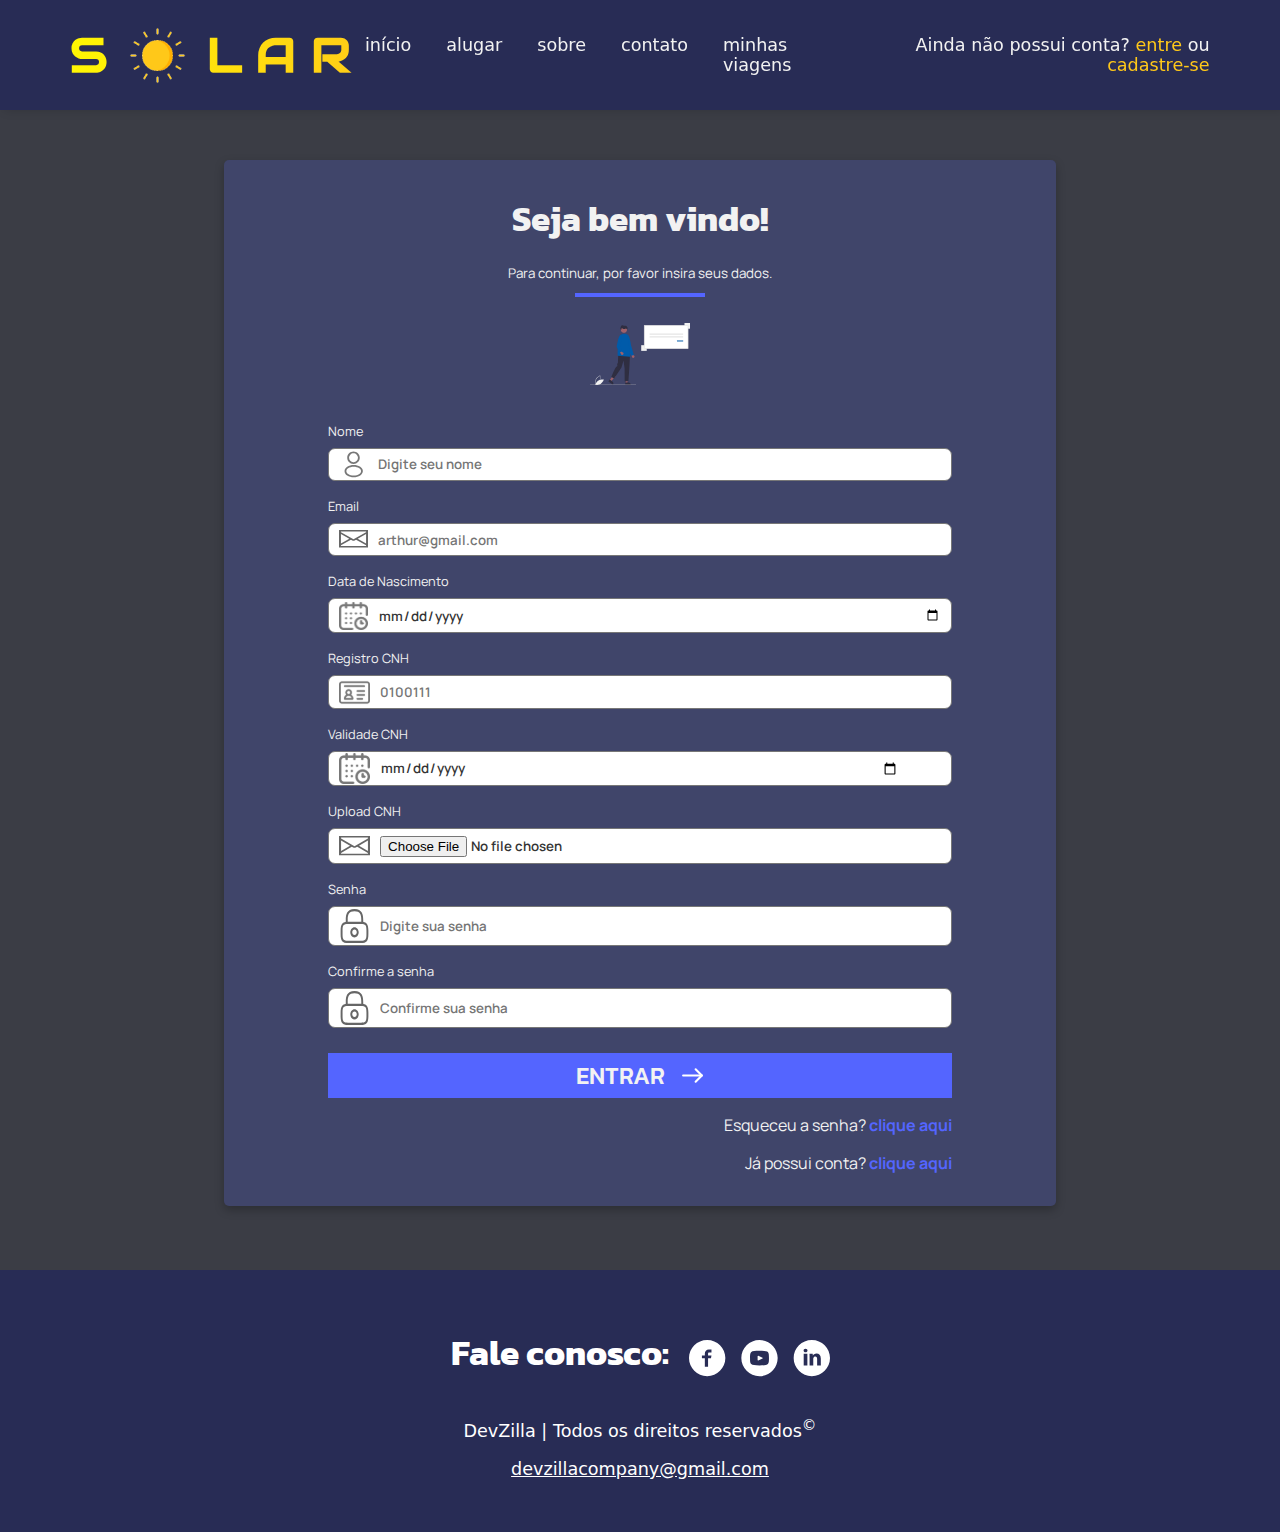
==== commit 5b3781c5: "validações completas" ====
--- a/Front/cadastro.html
+++ b/Front/cadastro.html
@@ -14,7 +14,7 @@
 
 <body>
     <header class="azul">
-        <h1 class="logo">DEVZILLA</h1>
+        <h1 class="logo">S <img src="img/icons/LOGO.png">LAR</h1>
 
         <nav class="row btns_menu">
 
@@ -52,7 +52,7 @@
     <main class="login">
         <section class="container container_form">
             <div class="wrap_form">
-                <img src="./img/background_login.svg">
+                <img src="./img/background_login.svg" class="bg">
                 <form method="POST">
                     <h2>Seja bem vindo!</h2>
                     <small>Para continuar, por favor insira seus dados.</small>
@@ -117,7 +117,7 @@
                     </div>
                     <span class="erro erro_Confirmsenha">Senhas não correspondem!</span>
 
-                    <button onclick="validacaoFormulario(event)" style="cursor: pointer;" class="btn btn_purple arrow">Entrar</button>
+                    <a onclick="validacaoFormulario(event)" style="cursor: pointer;" class="btn btn_purple arrow">Entrar</a>
 
                     <a class="outros_links" href="#">Esqueceu a senha? <strong>clique aqui</strong></a>
                     <a class="outros_links" href="login.html">Já possui conta? <strong>clique aqui</strong></a>
--- a/Front/css/main.css
+++ b/Front/css/main.css
@@ -1,6 +1,8 @@
 @import url('https://fonts.googleapis.com/css?family=Manrope:300,400,500i,600,700,900,900i&display=swap');
 @import url('https://fonts.googleapis.com/css?family=Kanit:300,400,500i,600,700,800,900,900i&display=swap');
 @import url('https://fonts.googleapis.com/css?family=Audiowide&display=swap');
+
+html { scroll-behavior: smooth; }
 
 body{
     background: #3B3D45;
@@ -64,6 +66,8 @@
     margin: auto;
     padding: 5px 40px;
     text-transform: uppercase;
+    cursor: pointer;
+    user-select: none;
 }
 
 .btn, a{
@@ -278,6 +282,7 @@
     display: none;
     text-align: start;
     font-size: .8em;
+    font-weight: 600;
 }
 
 .sucesso{
@@ -286,6 +291,10 @@
 
 .erro{
     color: #FF4545;
+}
+
+#contato .erro{
+    color: #282C55;
 }
 
 @media screen and (max-width: 1300px) {
--- a/Front/css/login_cadastro.css
+++ b/Front/css/login_cadastro.css
@@ -111,17 +111,18 @@
     color: #5465FF;
     text-decoration: none;
 }
+
 .btn{
-    border-radius: 5px;
+    /* border-radius: 5px; */
     text-transform: uppercase;
-    padding: 10px 25px;
+    /* padding: 10px 25px; */
     display: flex;
-    width: fit-content;
+    /* width: fit-content; */
     gap: 15px;
     align-items: center;
     margin-top: 25px;
     border: none;
-    font-weight: 300;
+    font-weight: 500;
     width: 100%;
 }
 
@@ -151,7 +152,7 @@
     .wrap_form .img_login{
         display: none;
     }
-    .wrap_form img{
+    .wrap_form .bg{
         display: none;
     }
     .wrap_form{
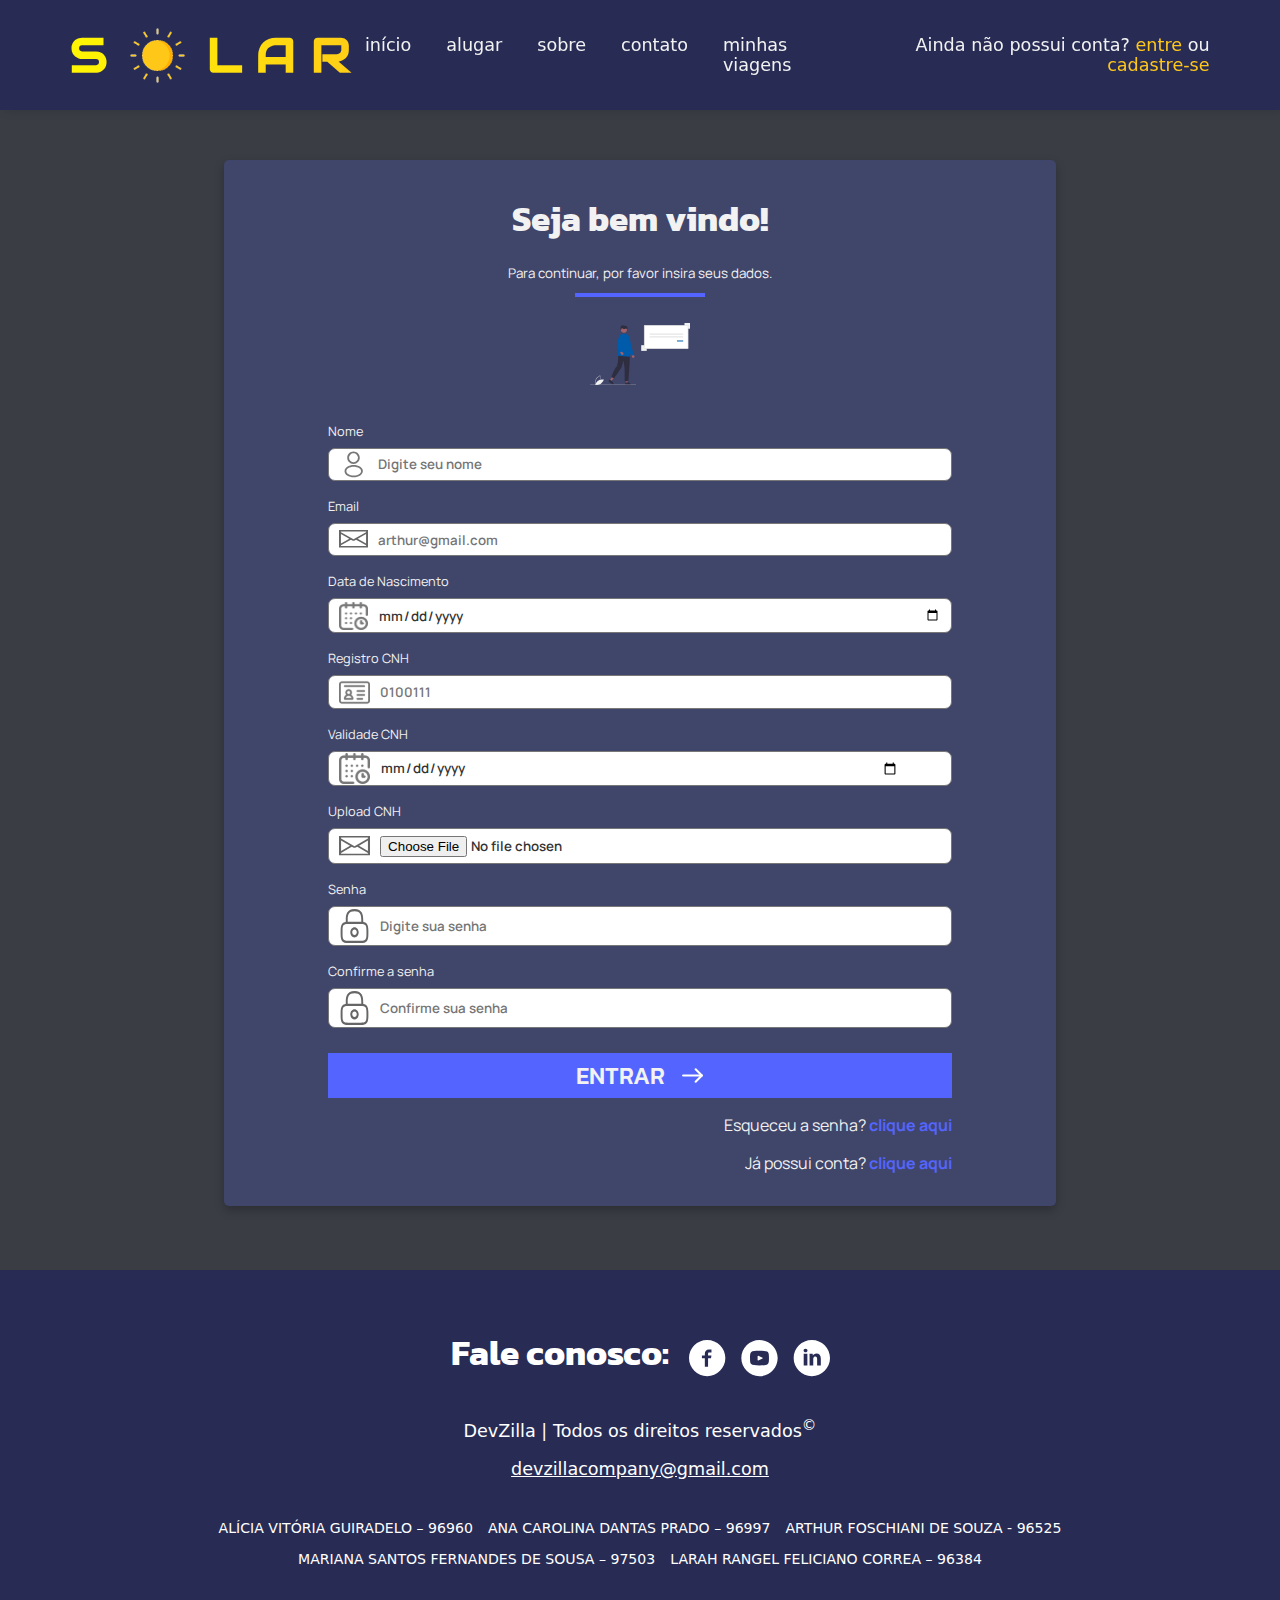
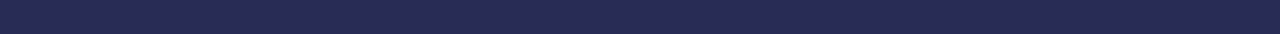
==== commit 9b040db6: "Nomes grupo" ====
--- a/Front/cadastro.html
+++ b/Front/cadastro.html
@@ -141,6 +141,16 @@
 
         <p>DevZilla | Todos os direitos reservados<sup>©</sup></p>
         <a href="mailto:devzillacompany@gmail.com">devzillacompany@gmail.com</a>
+        
+        <div class="row nomes_footer">
+            <ul class="social_media">
+                <li>ALÍCIA VITÓRIA GUIRADELO  – 96960</li>
+                <li>ANA CAROLINA DANTAS PRADO – 96997</li>
+                <li>ARTHUR FOSCHIANI DE SOUZA - 96525</li>
+                <li>MARIANA SANTOS FERNANDES DE SOUSA – 97503</li>
+                <li>LARAH RANGEL FELICIANO CORREA – 96384</li>
+            </ul>
+        </div>
     </footer>
 
     <!-- <script src="js/script.js"></script> -->
--- a/Front/css/main.css
+++ b/Front/css/main.css
@@ -297,6 +297,23 @@
     color: #282C55;
 }
 
+.nomes_footer{
+    font-size: 0.8em;
+    flex-wrap: wrap;
+    margin-top: 3vh;
+}
+
+.nomes_footer ul{
+    flex-wrap: wrap;
+    text-align: center;
+    display: flex;
+    justify-content: center;
+}
+
+.nomes_footer ul li{
+    text-align: center;
+}
+
 @media screen and (max-width: 1300px) {
     #aluguel img{
         width: 100%;
